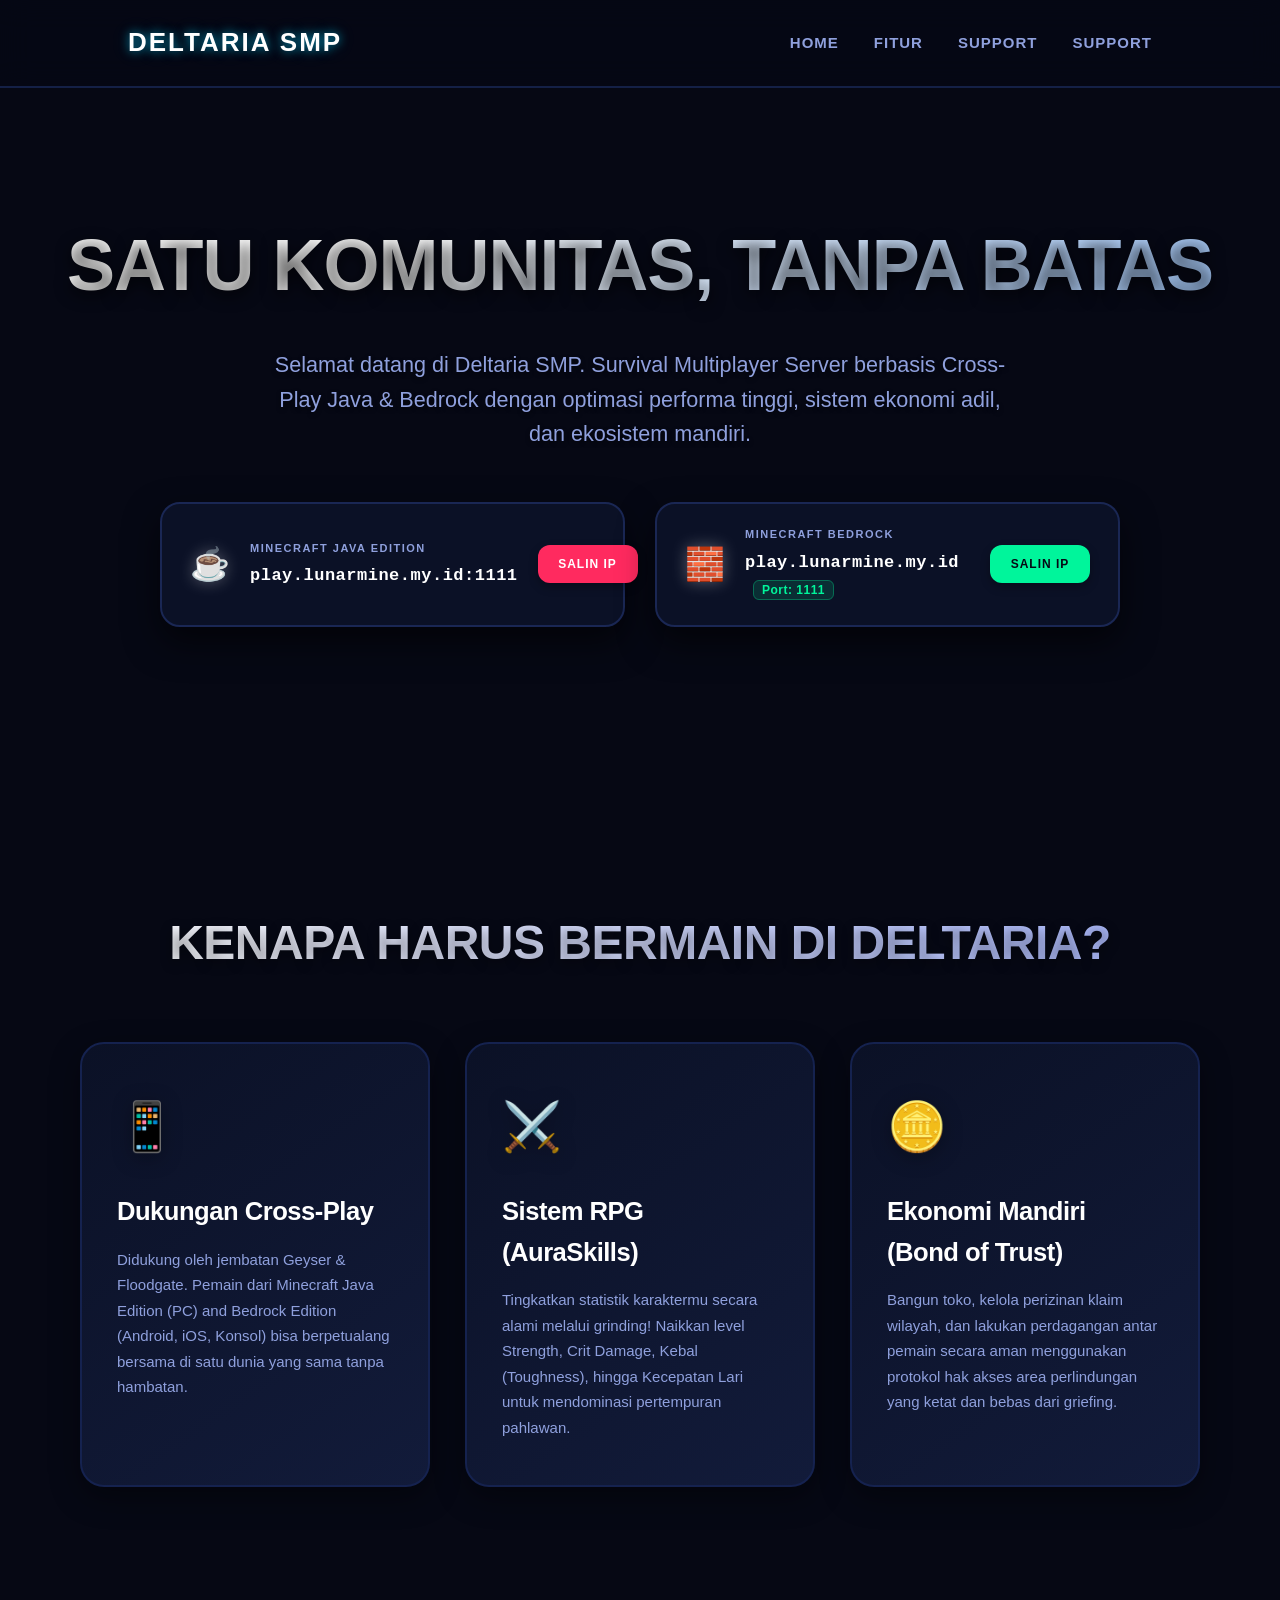
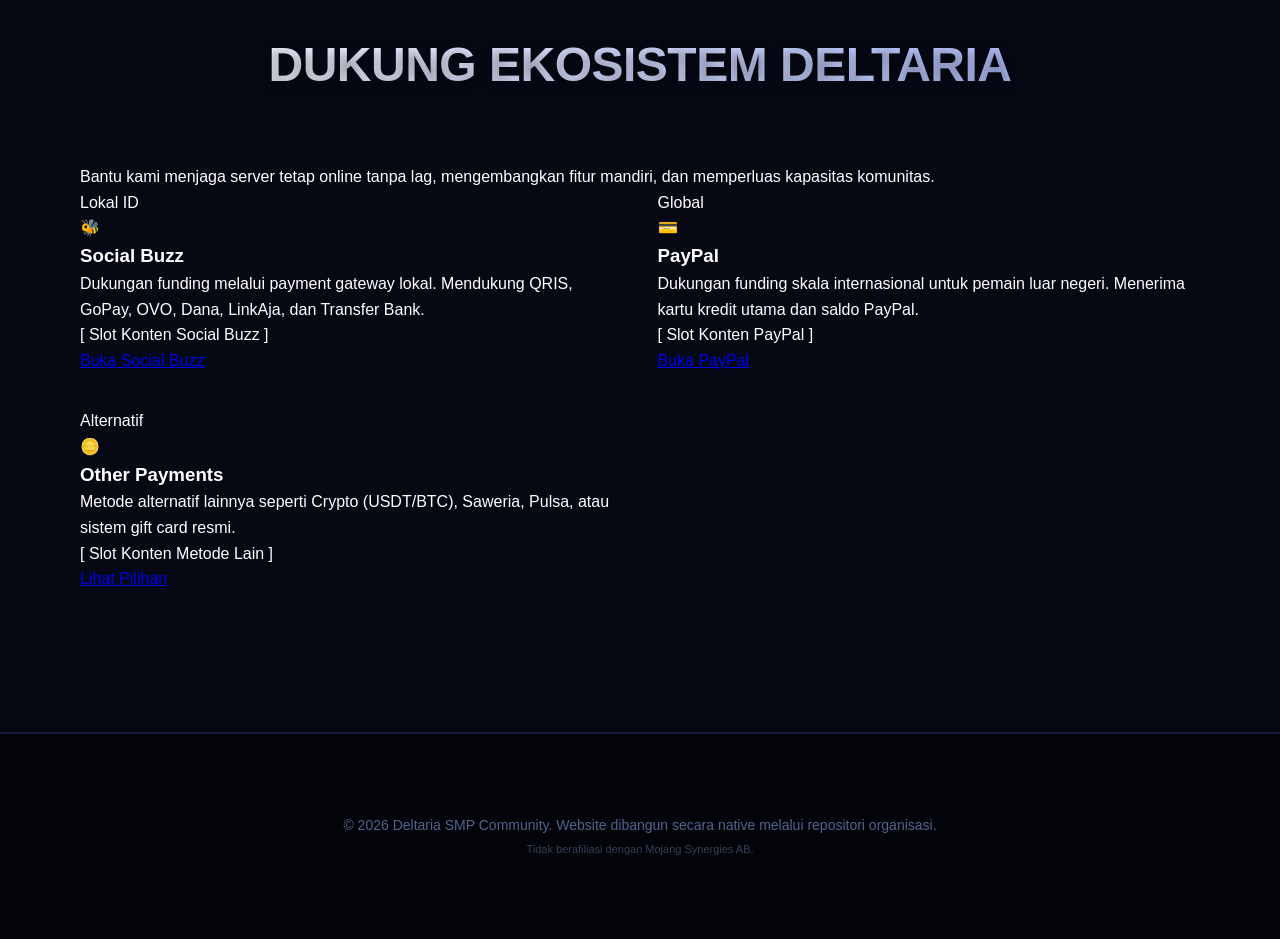
==== index.html @ cc4cd75f "Rev 002" ====
<!DOCTYPE html>
<html lang="id">
<head>
    <meta charset="UTF-8">
    <meta name="viewport" content="width=device-width, initial-scale=1.0">
    <title>Deltaria SMP - Official Minecraft Server</title>
    <link rel="stylesheet" href="style.css">
</head>
<body>

    <nav>
        <div class="nav-logo">DELTARIA SMP</div>
        <ul class="nav-links">
            <li><a href="#home">Home</a></li>
            <li><a href="#fitur">Fitur</a></li>
            <li><a href="#support">Support</a></li> <li><a href="support.html">Support</a></li>        
        </ul>
    </nav>

    <section class="hero" id="home">
        <h1>Satu Komunitas, Tanpa Batas</h1>
        <p>Selamat datang di Deltaria SMP. Survival Multiplayer Server berbasis Cross-Play Java & Bedrock dengan optimasi performa tinggi, sistem ekonomi adil, dan ekosistem mandiri.</p>
        
        <div class="ip-flex-row">
            
            <div class="ip-widget java-theme" onclick="copyJavaIp()" title="Klik untuk menyalin IP Java">
                <div class="server-icon">☕</div>
                <div class="ip-box">
                    <div class="ip-label">Minecraft Java Edition</div>
                    <div class="ip-address" id="javaIp">play.lunarmine.my.id:1111</div>
                </div>
                <button class="btn-copy" id="javaBtn">SALIN IP</button>
            </div>

            <div class="ip-widget bedrock-theme" onclick="copyBedrockIp()" title="Klik untuk menyalin IP Bedrock">
                <div class="server-icon">🧱</div>
                <div class="ip-box">
                    <div class="ip-label">Minecraft Bedrock</div>
                    <div class="ip-address">
                        <span id="bedrockIp">play.lunarmine.my.id</span> 
                        <span class="port-label">Port: <strong id="bedrockPort">1111</strong></span>
                    </div>
                </div>
                <button class="btn-copy" id="bedrockBtn">SALIN IP</button>
            </div>

        </div>
    </section>

    <section class="container" id="fitur">
        <h2 class="section-title">Kenapa Harus Bermain di Deltaria?</h2>
        <div class="grid">
            
            <div class="card">
                <span class="icon">📱</span>
                <h3>Dukungan Cross-Play</h3>
                <p>Didukung oleh jembatan Geyser & Floodgate. Pemain dari Minecraft Java Edition (PC) and Bedrock Edition (Android, iOS, Konsol) bisa berpetualang bersama di satu dunia yang sama tanpa hambatan.</p>
            </div>

            <div class="card">
                <span class="icon">⚔️</span>
                <h3>Sistem RPG (AuraSkills)</h3>
                <p>Tingkatkan statistik karaktermu secara alami melalui grinding! Naikkan level Strength, Crit Damage, Kebal (Toughness), hingga Kecepatan Lari untuk mendominasi pertempuran pahlawan.</p>
            </div>

            <div class="card">
                <span class="icon">🪙</span>
                <h3>Ekonomi Mandiri (Bond of Trust)</h3>
                <p>Bangun toko, kelola perizinan klaim wilayah, dan lakukan perdagangan antar pemain secara aman menggunakan protokol hak akses area perlindungan yang ketat dan bebas dari griefing.</p>
            </div>

        </div>
    </section>
    <section class="container" id="support">
        <h2 class="section-title">Dukung Ekosistem Deltaria</h2>
        <p class="section-subtitle">Bantu kami menjaga server tetap online tanpa lag, mengembangkan fitur mandiri, dan memperluas kapasitas komunitas.</p>
        
        <div class="support-grid">
            
            <div class="support-card socialbuzz-card">
                <div class="support-badge">Lokal ID</div>
                <div class="support-icon">🐝</div>
                <h3>Social Buzz</h3>
                <p class="support-desc">Dukungan funding melalui payment gateway lokal. Mendukung QRIS, GoPay, OVO, Dana, LinkAja, dan Transfer Bank.</p>
                <div class="placeholder-box">
                    <span>[ Slot Konten Social Buzz ]</span>
                </div>
                <a href="#" class="btn-support">Buka Social Buzz</a>
            </div>

            <div class="support-card paypal-card">
                <div class="support-badge">Global</div>
                <div class="support-icon">💳</div>
                <h3>PayPal</h3>
                <p class="support-desc">Dukungan funding skala internasional untuk pemain luar negeri. Menerima kartu kredit utama dan saldo PayPal.</p>
                <div class="placeholder-box">
                    <span>[ Slot Konten PayPal ]</span>
                </div>
                <a href="#" class="btn-support">Buka PayPal</a>
            </div>

            <div class="support-card other-card">
                <div class="support-badge">Alternatif</div>
                <div class="support-icon">🪙</div>
                <h3>Other Payments</h3>
                <p class="support-desc">Metode alternatif lainnya seperti Crypto (USDT/BTC), Saweria, Pulsa, atau sistem gift card resmi.</p>
                <div class="placeholder-box">
                    <span>[ Slot Konten Metode Lain ]</span>
                </div>
                <a href="#" class="btn-support">Lihat Pilihan</a>
            </div>

        </div>
    </section>

    <footer>
        <p>&copy; 2026 Deltaria SMP Community. Website dibangun secara native melalui repositori organisasi.</p>
        <p style="margin-top: 5px; font-size: 11px; color: #334155;">Tidak berafiliasi dengan Mojang Synergies AB.</p>
    </footer>

    <script>
        function copyJavaIp() {
            const ipText = document.getElementById('javaIp').innerText;
            const btn = document.getElementById('javaBtn');
            executeCopy(ipText, btn);
        }

        function copyBedrockIp() {
            const ipText = document.getElementById('bedrockIp').innerText;
            const btn = document.getElementById('bedrockBtn');
            executeCopy(ipText, btn);
        }

        function executeCopy(text, buttonElement) {
            navigator.clipboard.writeText(text).then(() => {
                buttonElement.innerText = "TERSALIN!";
                buttonElement.style.backgroundColor = "#10b981";
                buttonElement.style.color = "#fff";
                
                setTimeout(() => {
                    buttonElement.innerText = "SALIN IP";
                    buttonElement.style.backgroundColor = "#38bdf8";
                    buttonElement.style.color = "#0a0c14";
                }, 2000);
            }).catch(err => {
                console.error('Gagal menyalin text: ', err);
            });
        }
    </script>
</body>
</html>
---- style.css ----
/* ==========================================================================
   1. RESET & CORE VARIABLES (TEMA EPIC CYBER-FANTASY MINECRAFT)
   ========================================================================== */
* {
    box-sizing: border-box;
    margin: 0;
    padding: 0;
}
:root {
    --bg-dark: #060814;
    --bg-surface: #0b1126;
    --bg-card: #121b3a;
    --bg-card-hover: #19254e;
    
    /* Aksentuasi Warna Neon */
    --accent-blue: #00d2ff;
    --accent-java: #ff2a5f;
    --accent-bedrock: #00f59b;
    
    /* Warna Teks */
    --text-main: #ffffff;
    --text-muted: #8fa0dd;
    --border-glow: rgba(0, 210, 255, 0.2);
}

body {
    font-family: 'Segoe UI', Roboto, Helvetica, Arial, sans-serif;
    background-color: var(--bg-dark);
    color: var(--text-main);
    line-height: 1.6;
    overflow-x: hidden;
}

/* ==========================================================================
   2. NAVIGATION BAR
   ========================================================================== */
nav {
    background-color: rgba(6, 8, 20, 0.85);
    backdrop-filter: blur(15px);
    -webkit-backdrop-filter: blur(15px);
    position: fixed;
    top: 0;
    width: 100%;
    z-index: 1000;
    border-bottom: 2px solid #142046;
    display: flex;
    justify-content: space-between;
    align-items: center;
    padding: 22px 10%;
}
.nav-logo {
    font-size: 26px;
    font-weight: 900;
    color: #ffffff;
    letter-spacing: 2px;
    text-shadow: 0 0 10px rgba(0, 210, 255, 0.6), 0 0 20px rgba(0, 210, 255, 0.2);
}
.nav-links {
    display: flex;
    gap: 35px;
    list-style: none;
}
.nav-links a {
    color: var(--text-muted);
    text-decoration: none;
    font-weight: 700;
    font-size: 15px;
    text-transform: uppercase;
    letter-spacing: 1px;
    transition: color 0.2s, text-shadow 0.2s;
}
.nav-links a:hover {
    color: var(--accent-blue);
    text-shadow: 0 0 8px rgba(0, 210, 255, 0.8);
}

/* ==========================================================================
   3. HERO SECTION & BACKGROUND RADIANCE
   ========================================================================== */
.hero {
    min-height: 85vh;
    display: flex;
    flex-direction: column;
    justify-content: center;
    align-items: center;
    text-align: center;
    padding: 150px 20px 80px 20px;
    position: relative;
    background: 
        radial-gradient(circle at 50% 20%, rgba(0, 210, 255, 0.15) 0%, transparent 50%),
        radial-gradient(circle at 20% 50%, rgba(ff, 2a, 5f, 0.05) 0%, transparent 40%),
        radial-gradient(circle at 80% 50%, rgba(0, 255, 9b, 0.05) 0%, transparent 40%);
}
.hero h1 {
    font-size: 4.5rem;
    font-weight: 900;
    letter-spacing: -1px;
    margin-bottom: 25px;
    text-transform: uppercase;
    background: linear-gradient(135deg, #ffffff 30%, #a5ccff);
    -webkit-background-clip: text;
    -webkit-text-fill-color: transparent;
    text-shadow: 0 5px 15px rgba(0, 0, 0, 0.7);
}
.hero p {
    font-size: 1.35rem;
    color: var(--text-muted);
    max-width: 750px;
    margin-bottom: 50px;
    text-shadow: 0 2px 4px rgba(0,0,0,0.5);
}

/* ==========================================================================
   4. INTERACTIVE WIDGETS (TOMBOL IP HORIZONTAL PREMIUM)
   ========================================================================== */
.ip-flex-row {
    display: flex;
    flex-direction: row;
    justify-content: center;
    flex-wrap: wrap;
    gap: 30px;
    width: 100%;
    max-width: 1000px;
    padding: 0 20px;
}

.ip-widget {
    background-color: var(--bg-surface);
    border: 2px solid #1a2754;
    padding: 22px 28px;
    border-radius: 20px;
    display: flex;
    align-items: center;
    gap: 20px;
    cursor: pointer;
    position: relative;
    box-shadow: 0 15px 35px rgba(0, 0, 0, 0.6);
    transition: transform 0.3s cubic-bezier(0.175, 0.885, 0.32, 1.275), border-color 0.3s, box-shadow 0.3s;
    flex: 1;
    min-width: 360px;
}

/* Efek Animasi Denyut Bayangan Saat Kursor Mendekat */
.ip-widget:hover {
    transform: translateY(-8px);
    background-color: var(--bg-card);
}
.java-theme:hover { 
    border-color: var(--accent-java); 
    box-shadow: 0 20px 40px rgba(255, 42, 95, 0.25); 
}
.bedrock-theme:hover { 
    border-color: var(--accent-bedrock); 
    box-shadow: 0 20px 40px rgba(0, 255, 155, 0.25); 
}

.server-icon {
    font-size: 32px;
    filter: drop-shadow(0 0 8px rgba(255,255,255,0.3));
}

.ip-box {
    text-align: left;
    flex-grow: 1;
}

.ip-label {
    font-size: 11px;
    text-transform: uppercase;
    color: var(--text-muted);
    letter-spacing: 1.5px;
    font-weight: 800;
}

.ip-address {
    font-family: 'Consolas', monospace;
    font-size: 17px;
    font-weight: 700;
    color: #ffffff;
    margin-top: 5px;
    letter-spacing: 0.5px;
}

.port-label {
    font-family: 'Segoe UI', sans-serif;
    font-size: 12px;
    color: var(--accent-bedrock);
    background: rgba(0, 255, 155, 0.12);
    border: 1px solid rgba(0, 255, 155, 0.3);
    padding: 2px 8px;
    border-radius: 6px;
    margin-left: 8px;
    font-weight: 700;
}

.btn-copy {
    background-color: #ffffff;
    color: var(--bg-dark);
    border: none;
    padding: 12px 20px;
    border-radius: 12px;
    font-weight: 800;
    font-size: 12px;
    letter-spacing: 1px;
    cursor: pointer;
    box-shadow: 0 4px 10px rgba(0,0,0,0.3);
    transition: background-color 0.2s, transform 0.1s, color 0.2s;
    min-width: 100px;
}
.java-theme .btn-copy { background-color: var(--accent-java); color: #fff; }
.bedrock-theme .btn-copy { background-color: var(--accent-bedrock); color: #060814; }

.btn-copy:hover {
    filter: brightness(1.2);
}

/* ==========================================================================
   5. FEATURE GRID SECTION (SEMBURNA DI TENGAH)
   ========================================================================== */
.container {
    max-width: 1200px;
    margin: 140px auto; /* Memberikan rongga vertikal yang luas dan seimbang */
    padding: 0 40px;
}

.section-title {
    text-align: center;
    font-size: 3rem;
    margin-bottom: 60px;
    font-weight: 900;
    letter-spacing: -0.5px;
    text-transform: uppercase;
    background: linear-gradient(to right, #ffffff, #a5b4fc);
    -webkit-background-clip: text;
    -webkit-text-fill-color: transparent;
    text-shadow: 0 4px 12px rgba(0,0,0,0.4);
}

.grid {
    display: grid;
    grid-template-columns: repeat(auto-fit, minmax(320px, 1fr));
    gap: 35px;
    justify-content: center;
}

.card {
    background: linear-gradient(145deg, var(--bg-surface) 0%, var(--bg-card) 100%);
    border: 2px solid #15224f;
    border-radius: 24px;
    padding: 45px 35px;
    position: relative;
    overflow: hidden;
    box-shadow: 0 10px 30px rgba(0, 0, 0, 0.4);
    transition: transform 0.3s, border-color 0.3s, box-shadow 0.3s;
}

/* Efek Ornamen Border Menyala Saat Kartu Disorot */
.card:hover {
    transform: translateY(-10px) scale(1.02);
    border-color: var(--accent-blue);
    box-shadow: 0 20px 45px rgba(0, 210, 255, 0.15);
}

/* Efek Dekorasi Cahaya Belakang Kartu */
.card::before {
    content: '';
    position: absolute;
    top: 0; left: 0; width: 100%; height: 100%;
    background: linear-gradient(180deg, rgba(0, 210, 255, 0.05) 0%, transparent 100%);
    opacity: 0;
    transition: opacity 0.3s;
}
.card:hover::before {
    opacity: 1;
}

.card .icon {
    font-size: 3rem;
    margin-bottom: 25px;
    display: inline-block;
    filter: drop-shadow(0 4px 10px rgba(0,0,0,0.3));
}

.card h3 {
    font-size: 1.6rem;
    margin-bottom: 15px;
    color: #ffffff;
    font-weight: 800;
    letter-spacing: -0.5px;
}

.card p {
    color: var(--text-muted);
    font-size: 15px;
    line-height: 1.7;
}

/* ==========================================================================
   6. FOOTER
   ========================================================================== */
footer {
    text-align: center;
    padding: 80px 20px;
    background-color: #03040a;
    border-top: 2px solid #111b3d;
    color: #52648c;
    font-size: 14px;
}
footer p {
    max-width: 600px;
    margin: 0 auto;
}

/* ==========================================================================
   6. SEKSI ARSITUR HALAMAN KHUSUS SUPPORT (support.html)
   ========================================================================== */
.support-page-bg {
    background: radial-gradient(circle at 50% 10%, rgba(56, 189, 248, 0.08) 0%, #060814 60%) !important;
}

.active-link {
    color: var(--accent-blue) !important;
    border-bottom: 2px solid var(--accent-blue);
    padding-bottom: 4px;
}

.support-wrapper {
    max-width: 1300px;
    margin: 0 auto;
    padding: 140px 40px 80px 40px;
}

.support-header {
    text-align: center;
    margin-bottom: 60px;
}

.support-header h1 {
    font-size: 3.8rem;
    font-weight: 900;
    text-transform: uppercase;
    background: linear-gradient(135deg, #ffffff 40%, var(--accent-blue));
    -webkit-background-clip: text;
    -webkit-text-fill-color: transparent;
    margin-bottom: 15px;
}

.support-header p {
    color: var(--text-muted);
    font-size: 1.15rem;
    max-width: 700px;
    margin: 0 auto;
}

/* Base Grid System Kotak Segment */
.support-grid {
    display: grid;
    grid-template-columns: repeat(auto-fit, minmax(360px, 1fr));
    gap: 35px;
    width: 100%;
}

.support-segment {
    background: #0b1126;
    border: 2px solid #142046;
    border-radius: 24px;
    padding: 40px 30px;
    position: relative;
    display: flex;
    flex-direction: column;
    transition: transform 0.3s cubic-bezier(0.175, 0.885, 0.32, 1.275), border-color 0.3s, box-shadow 0.3s;
    box-shadow: 0 20px 40px rgba(0,0,0,0.5);
}

.support-segment:hover {
    transform: translateY(-8px);
}

/* Modifikasi Warna Pendar Sesuai Segment */
.socialbuzz-theme:hover { border-color: #f59e0b; box-shadow: 0 25px 50px rgba(245, 158, 11, 0.15); }
.paypal-theme:hover { border-color: #3b82f6; box-shadow: 0 25px 50px rgba(59, 130, 246, 0.15); }
.other-theme:hover { border-color: var(--accent-bedrock); box-shadow: 0 25px 50px rgba(0, 255, 155, 0.15); }

.segment-badge {
    position: absolute;
    top: 20px;
    right: 20px;
    font-size: 11px;
    font-weight: 800;
    text-transform: uppercase;
    padding: 4px 12px;
    border-radius: 20px;
    background: rgba(255,255,255,0.05);
    border: 1px solid rgba(255,255,255,0.1);
    color: var(--text-muted);
}
.socialbuzz-theme .segment-badge { color: #f59e0b; border-color: rgba(245, 158, 11, 0.3); background: rgba(245, 158, 11, 0.08); }
.paypal-theme .segment-badge { color: #3b82f6; border-color: rgba(59, 130, 246, 0.3); background: rgba(59, 130, 246, 0.08); }
.other-theme .segment-badge { color: var(--accent-bedrock); border-color: rgba(0, 255, 155, 0.3); background: rgba(0, 255, 155, 0.08); }

.segment-icon {
    font-size: 3rem;
    margin-bottom: 15px;
}

.support-segment h2 {
    font-size: 1.8rem;
    color: #fff;
    font-weight: 800;
    margin-bottom: 10px;
}

.segment-text {
    color: var(--text-muted);
    font-size: 14.5px;
    margin-bottom: 25px;
    line-height: 1.6;
    min-height: 48px;
}

/* --- ORNAMEN UTAMA: DESIGN JENDELA KOTAK (WINDOW STYLE) --- */
.segment-window {
    width: 100%;
    background: #05070f;
    border: 1px solid #162244;
    border-radius: 14px;
    overflow: hidden;
    margin-bottom: 30px;
    flex-grow: 1;
    display: flex;
    flex-direction: column;
    box-shadow: inset 0 4px 20px rgba(0,0,0,0.4);
}

.window-header {
    background: #0d1222;
    padding: 10px 16px;
    border-bottom: 1px solid #162244;
    display: flex;
    align-items: center;
    gap: 6px;
}

.window-header .dot {
    width: 8px;
    height: 8px;
    border-radius: 50%;
    display: inline-block;
}
.dot.red { background: #ff5f56; }
.dot.yellow { background: #ffbd2e; }
.dot.green { background: #27c93f; }

.window-title {
    font-family: 'Consolas', monospace;
    font-size: 11px;
    color: #4e6199;
    margin-left: 8px;
}

.window-content {
    padding: 25px 20px;
    text-align: left;
    font-family: 'Consolas', 'Courier New', monospace;
    flex-grow: 1;
}

.placeholder-text {
    color: #38bdf8;
    font-size: 13px;
    font-weight: bold;
    margin-bottom: 8px;
}
.socialbuzz-theme .placeholder-text { color: #f59e0b; }
.paypal-theme .placeholder-text { color: #3b82f6; }
.other-theme .placeholder-text { color: var(--accent-bedrock); }

.sub-placeholder {
    color: #4e6199;
    font-size: 12px;
    line-height: 1.5;
}

/* Tombol Eksekusi */
.btn-action {
    width: 100%;
    text-align: center;
    text-decoration: none;
    padding: 14px;
    border-radius: 12px;
    font-weight: 800;
    font-size: 13px;
    text-transform: uppercase;
    letter-spacing: 0.5px;
    transition: filter 0.2s, transform 0.1s;
}

.socialbuzz-theme .btn-action { background: #f59e0b; color: #060814; }
.paypal-theme .btn-action { background: #3b82f6; color: #fff; }
.other-theme .btn-action { background: var(--accent-bedrock); color: #060814; }

.btn-action:hover { filter: brightness(1.15); }
.btn-action:active { transform: scale(0.98); }

/* RESPONSIVE SEGMENT UNTUK HP */
@media (max-width: 768px) {
    .support-wrapper { padding: 100px 20px 40px 20px; }
    .support-header h1 { font-size: 2.6rem; }
    .support-grid { grid-template-columns: 1fr; }
    .support-segment { padding: 30px 20px; }
}

/* ==========================================================================
   7. MEDIA QUERIES (FULL RESPONSIFITAS GADGET)
   ========================================================================== */
@media (max-width: 1024px) {
    .hero h1 { font-size: 3.5rem; }
    .ip-flex-row {
        flex-direction: column;
        align-items: center;
    }
    .ip-widget {
        width: 100%;
        max-width: 550px;
        min-width: auto;
    }
}

@media (max-width: 768px) {
    nav { padding: 15px 6%; }
    .nav-links { display: none; }
    .container { margin: 80px auto; padding: 0 25px; }
    .section-title { font-size: 2.2rem; margin-bottom: 40px; }
    .card { padding: 35px 25px; }
}

@media (max-width: 480px) {
    .hero h1 { font-size: 2.6rem; }
    .hero p { font-size: 1.1rem; }
    .ip-widget { padding: 18px; gap: 15px; }
    .server-icon { font-size: 26px; }
    .ip-address { font-size: 14px; }
    .port-label {
        display: inline-block;
        margin-left: 0;
        margin-top: 6px;
    }
}
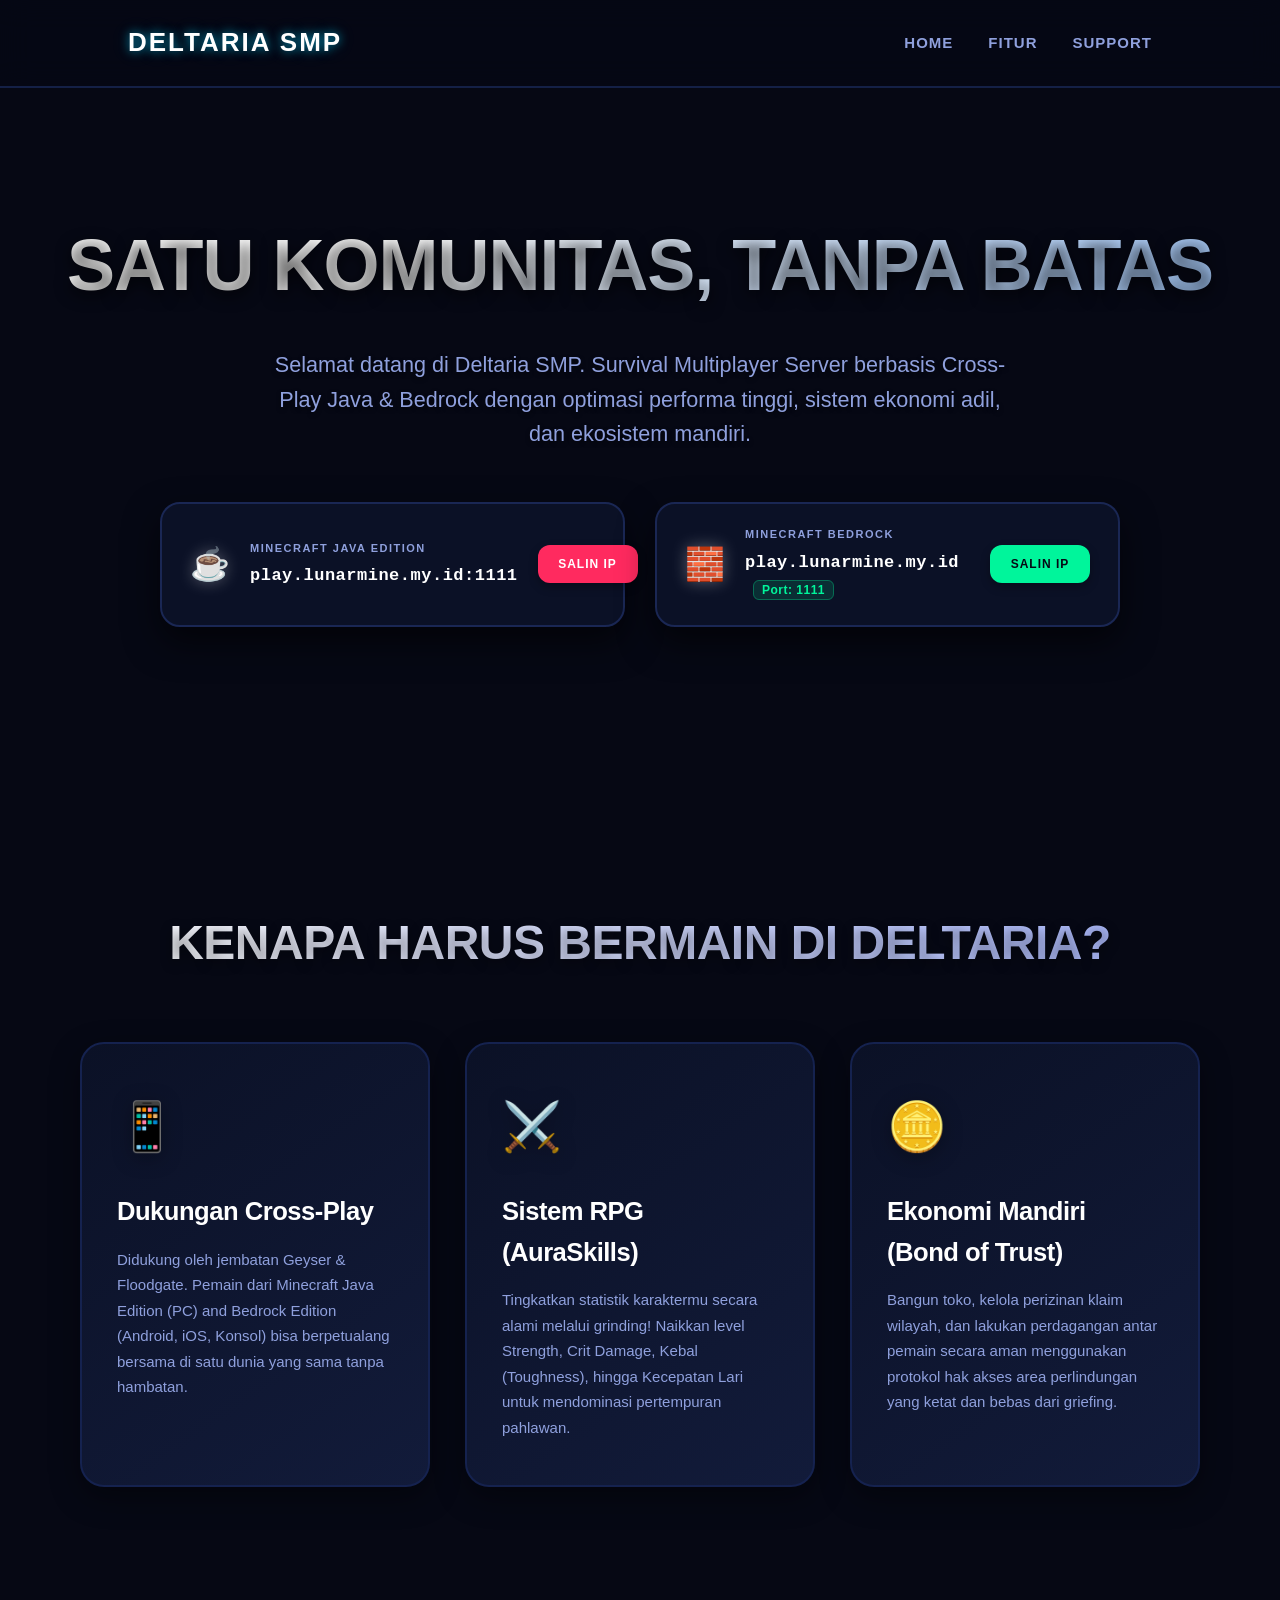
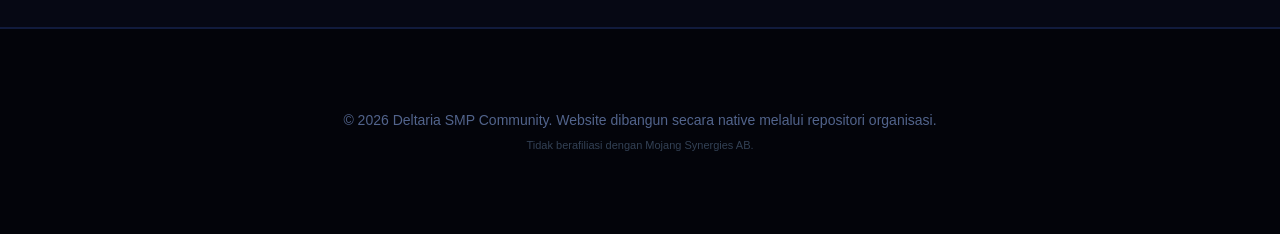
==== commit 10c1c4ee: "Update index.html" ====
--- a/index.html
+++ b/index.html
@@ -13,7 +13,7 @@
         <ul class="nav-links">
             <li><a href="#home">Home</a></li>
             <li><a href="#fitur">Fitur</a></li>
-            <li><a href="#support">Support</a></li> <li><a href="support.html">Support</a></li>        
+            <li><a href="support.html">Support</a></li>     
         </ul>
     </nav>
 
@@ -71,47 +71,6 @@
 
         </div>
     </section>
-    <section class="container" id="support">
-        <h2 class="section-title">Dukung Ekosistem Deltaria</h2>
-        <p class="section-subtitle">Bantu kami menjaga server tetap online tanpa lag, mengembangkan fitur mandiri, dan memperluas kapasitas komunitas.</p>
-        
-        <div class="support-grid">
-            
-            <div class="support-card socialbuzz-card">
-                <div class="support-badge">Lokal ID</div>
-                <div class="support-icon">🐝</div>
-                <h3>Social Buzz</h3>
-                <p class="support-desc">Dukungan funding melalui payment gateway lokal. Mendukung QRIS, GoPay, OVO, Dana, LinkAja, dan Transfer Bank.</p>
-                <div class="placeholder-box">
-                    <span>[ Slot Konten Social Buzz ]</span>
-                </div>
-                <a href="#" class="btn-support">Buka Social Buzz</a>
-            </div>
-
-            <div class="support-card paypal-card">
-                <div class="support-badge">Global</div>
-                <div class="support-icon">💳</div>
-                <h3>PayPal</h3>
-                <p class="support-desc">Dukungan funding skala internasional untuk pemain luar negeri. Menerima kartu kredit utama dan saldo PayPal.</p>
-                <div class="placeholder-box">
-                    <span>[ Slot Konten PayPal ]</span>
-                </div>
-                <a href="#" class="btn-support">Buka PayPal</a>
-            </div>
-
-            <div class="support-card other-card">
-                <div class="support-badge">Alternatif</div>
-                <div class="support-icon">🪙</div>
-                <h3>Other Payments</h3>
-                <p class="support-desc">Metode alternatif lainnya seperti Crypto (USDT/BTC), Saweria, Pulsa, atau sistem gift card resmi.</p>
-                <div class="placeholder-box">
-                    <span>[ Slot Konten Metode Lain ]</span>
-                </div>
-                <a href="#" class="btn-support">Lihat Pilihan</a>
-            </div>
-
-        </div>
-    </section>
 
     <footer>
         <p>&copy; 2026 Deltaria SMP Community. Website dibangun secara native melalui repositori organisasi.</p>
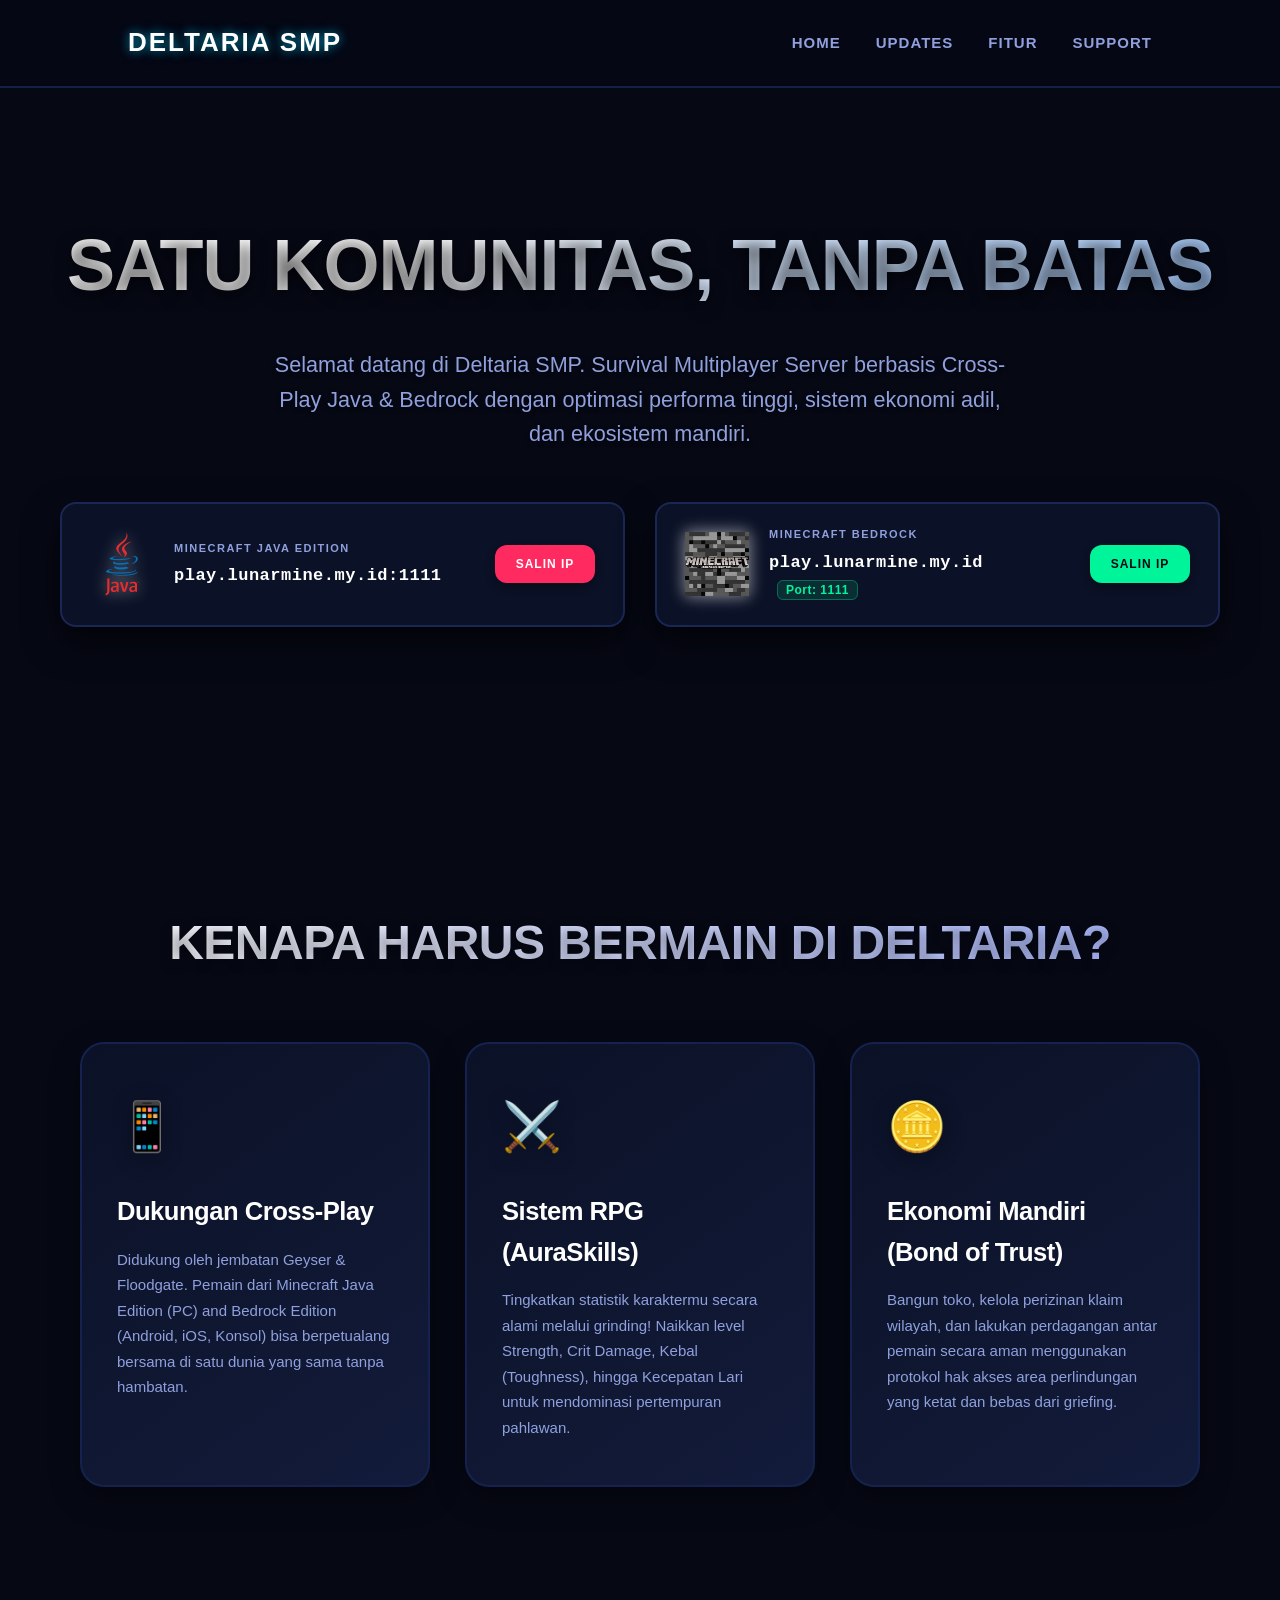
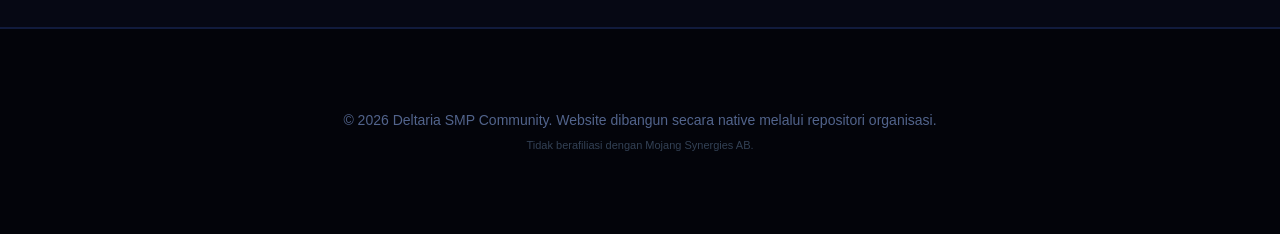
==== commit 2a5a49e5: "Rev 003" ====
--- a/index.html
+++ b/index.html
@@ -12,6 +12,7 @@
         <div class="nav-logo">DELTARIA SMP</div>
         <ul class="nav-links">
             <li><a href="#home">Home</a></li>
+            <li><a href="updates.html">Updates</a></li>
             <li><a href="#fitur">Fitur</a></li>
             <li><a href="support.html">Support</a></li>     
         </ul>
@@ -24,7 +25,7 @@
         <div class="ip-flex-row">
             
             <div class="ip-widget java-theme" onclick="copyJavaIp()" title="Klik untuk menyalin IP Java">
-                <div class="server-icon">☕</div>
+                <div class="server-icon"><img src="java.webp" alt="Java Icon" class="custom-icon-img"></div>
                 <div class="ip-box">
                     <div class="ip-label">Minecraft Java Edition</div>
                     <div class="ip-address" id="javaIp">play.lunarmine.my.id:1111</div>
@@ -33,11 +34,11 @@
             </div>
 
             <div class="ip-widget bedrock-theme" onclick="copyBedrockIp()" title="Klik untuk menyalin IP Bedrock">
-                <div class="server-icon">🧱</div>
+                <div class="server-icon"><img src="bedrock.jpeg" alt="Java Icon" class="custom-icon-img"></div>
                 <div class="ip-box">
                     <div class="ip-label">Minecraft Bedrock</div>
                     <div class="ip-address">
-                        <span id="bedrockIp">play.lunarmine.my.id</span> 
+                        <div id="bedrockIp">play.lunarmine.my.id</div> 
                         <span class="port-label">Port: <strong id="bedrockPort">1111</strong></span>
                     </div>
                 </div>
--- a/style.css
+++ b/style.css
@@ -1,6 +1,10 @@
 /* ==========================================================================
    1. RESET & CORE VARIABLES (TEMA EPIC CYBER-FANTASY MINECRAFT)
    ========================================================================== */
+html {
+    scroll-behavior: smooth;
+}
+
 * {
     box-sizing: border-box;
     margin: 0;
@@ -117,27 +121,30 @@
     display: flex;
     flex-direction: row;
     justify-content: center;
-    flex-wrap: wrap;
-    gap: 30px;
+    flex-wrap: nowrap;     /* <--- KUNCI 1: Dilarang keras turun ke bawah, wajib sejajar! */
+    gap: 30px; 
     width: 100%;
-    max-width: 1000px;
+    max-width: 1200px;     /* <--- KUNCI 2: Diperlebar dari 1000px ke 1200px biar ruangnya lega */
     padding: 0 20px;
 }
 
 .ip-widget {
     background-color: var(--bg-surface);
     border: 2px solid #1a2754;
-    padding: 22px 28px;
-    border-radius: 20px;
+    padding: 22px 28px; 
+    border-radius: 16px;
     display: flex;
     align-items: center;
-    gap: 20px;
+    gap: 20px;          
     cursor: pointer;
     position: relative;
     box-shadow: 0 15px 35px rgba(0, 0, 0, 0.6);
     transition: transform 0.3s cubic-bezier(0.175, 0.885, 0.32, 1.275), border-color 0.3s, box-shadow 0.3s;
-    flex: 1;
-    min-width: 360px;
+    
+    /* KUNCI 3: Aturan pembesaran kotak baru */
+    flex: 1;               /* Membagi rata ruang kosong agar kedua kotak sama-sama melar */
+    width: 500px;          /* <--- Atur panjang target yang kamu mau di sini (misal 500px atau lebih) */
+    min-width: 350px;      /* Batas ciut paling kecil di layar laptop ringkas */
 }
 
 /* Efek Animasi Denyut Bayangan Saat Kursor Mendekat */
@@ -147,7 +154,7 @@
 }
 .java-theme:hover { 
     border-color: var(--accent-java); 
-    box-shadow: 0 20px 40px rgba(255, 42, 95, 0.25); 
+    box-shadow: 0 20px 60px rgba(255, 42, 95, 0.25); 
 }
 .bedrock-theme:hover { 
     border-color: var(--accent-bedrock); 
@@ -315,7 +322,8 @@
    6. SEKSI ARSITUR HALAMAN KHUSUS SUPPORT (support.html)
    ========================================================================== */
 .support-page-bg {
-    background: radial-gradient(circle at 50% 10%, rgba(56, 189, 248, 0.08) 0%, #060814 60%) !important;
+    /* Menggunakan warna dasar hitam pekat dengan sedikit bias cyan tipis di bagian atas */
+    background: radial-gradient(circle at 50% 75%, rgba(0, 210, 255, 0.04) 0%, #030408 50%) !important;
 }
 
 .active-link {
@@ -339,7 +347,7 @@
     font-size: 3.8rem;
     font-weight: 900;
     text-transform: uppercase;
-    background: linear-gradient(135deg, #ffffff 40%, var(--accent-blue));
+    background: linear-gradient(135deg, var(--accent-java) 0%, var(--accent-blue) 50%, var(--accent-bedrock) 100%);
     -webkit-background-clip: text;
     -webkit-text-fill-color: transparent;
     margin-bottom: 15px;
@@ -546,3 +554,11 @@
         margin-top: 6px;
     }
 }
+
+.custom-icon-img {
+    width: 64px;          /* Menyesuaikan dengan ukuran font-size 32px sebelumnya */
+    height: 64px;         /* Memastikan rasio gambar kotak sempurna */
+    object-fit: contain;  /* Menjaga gambar tidak gepeng atau terdistorsi */
+    vertical-align: middle;
+    filter: drop-shadow(0 0 8px rgba(255, 255, 255, 0.3)); /* Mempertahankan efek glow */
+}
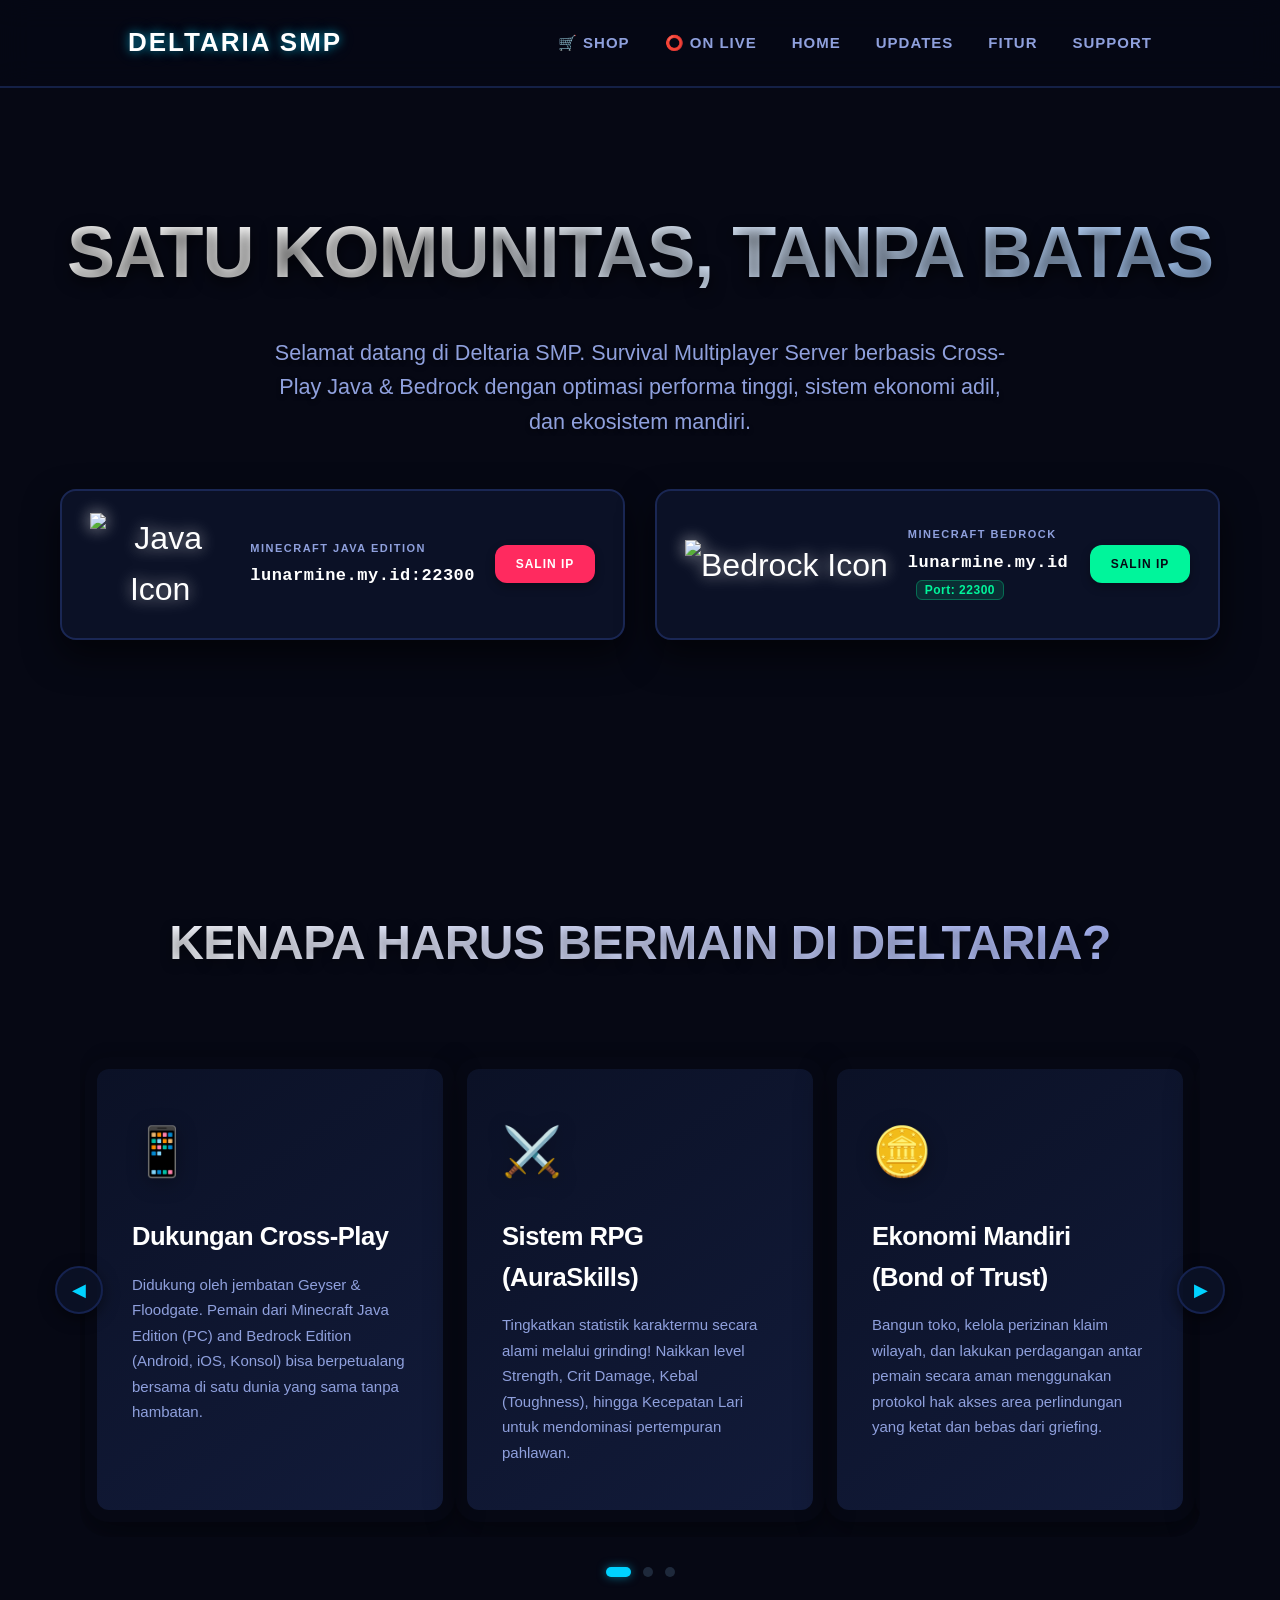
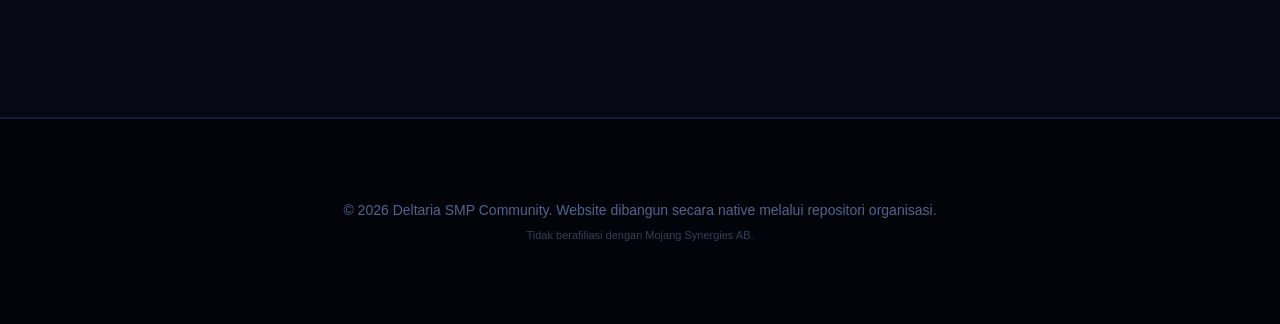
==== commit 3510208a: "adding Specialization" ====
--- a/index.html
+++ b/index.html
@@ -4,17 +4,21 @@
     <meta charset="UTF-8">
     <meta name="viewport" content="width=device-width, initial-scale=1.0">
     <title>Deltaria SMP - Official Minecraft Server</title>
-    <link rel="stylesheet" href="style.css">
+    <!-- Jalur CSS baru mengarah ke folder home-assets -->
+    <link rel="stylesheet" href="home-assets/style.css">
 </head>
 <body>
 
     <nav>
         <div class="nav-logo">DELTARIA SMP</div>
         <ul class="nav-links">
-            <li><a href="#home">Home</a></li>
-            <li><a href="updates.html">Updates</a></li>
-            <li><a href="#fitur">Fitur</a></li>
-            <li><a href="support.html">Support</a></li>     
+            <li><a href="shop/index.html">🛒 SHOP</a></li>
+            <li><a href="live/index.html">⭕ ON LIVE</a></li>
+            <li><a href="index.html#home">Home</a></li>
+            <!-- Diubah dari updates/ menjadi updates/index.html -->
+            <li><a href="updates/index.html">Updates</a></li>
+            <li><a href="index.html#fitur">Fitur</a></li>
+            <li><a href="support/index.html">Support</a></li>     
         </ul>
     </nav>
 
@@ -25,21 +29,22 @@
         <div class="ip-flex-row">
             
             <div class="ip-widget java-theme" onclick="copyJavaIp()" title="Klik untuk menyalin IP Java">
-                <div class="server-icon"><img src="java.webp" alt="Java Icon" class="custom-icon-img"></div>
+                <!-- Jalur gambar aset global tetap di /assets/ -->
+                <div class="server-icon"><img src="assets/java.webp" alt="Java Icon" class="custom-icon-img"></div>
                 <div class="ip-box">
                     <div class="ip-label">Minecraft Java Edition</div>
-                    <div class="ip-address" id="javaIp">play.lunarmine.my.id:1111</div>
+                    <div class="ip-address" id="javaIp">lunarmine.my.id:22300</div>
                 </div>
                 <button class="btn-copy" id="javaBtn">SALIN IP</button>
             </div>
 
             <div class="ip-widget bedrock-theme" onclick="copyBedrockIp()" title="Klik untuk menyalin IP Bedrock">
-                <div class="server-icon"><img src="bedrock.jpeg" alt="Java Icon" class="custom-icon-img"></div>
+                <div class="server-icon"><img src="assets/bedrock.jpeg" alt="Bedrock Icon" class="custom-icon-img"></div>
                 <div class="ip-box">
                     <div class="ip-label">Minecraft Bedrock</div>
                     <div class="ip-address">
-                        <div id="bedrockIp">play.lunarmine.my.id</div> 
-                        <span class="port-label">Port: <strong id="bedrockPort">1111</strong></span>
+                        <div id="bedrockIp">lunarmine.my.id</div> 
+                        <span class="port-label">Port: <strong id="bedrockPort">22300</strong></span>
                     </div>
                 </div>
                 <button class="btn-copy" id="bedrockBtn">SALIN IP</button>
@@ -50,26 +55,84 @@
 
     <section class="container" id="fitur">
         <h2 class="section-title">Kenapa Harus Bermain di Deltaria?</h2>
-        <div class="grid">
-            
-            <div class="card">
-                <span class="icon">📱</span>
-                <h3>Dukungan Cross-Play</h3>
-                <p>Didukung oleh jembatan Geyser & Floodgate. Pemain dari Minecraft Java Edition (PC) and Bedrock Edition (Android, iOS, Konsol) bisa berpetualang bersama di satu dunia yang sama tanpa hambatan.</p>
+        
+        <div class="slider-wrapper">
+            <!-- Tombol Navigasi Kiri -->
+            <button class="slide-btn prev-btn" id="prevSlide">◀</button>
+            
+            <!-- Viewport Slider Container -->
+            <div class="slider-container">
+                <div class="grid" id="sliderGrid">
+                    
+                    <!-- SLIDE 1 (BATCH 1 - 3 PANEL AWAL) -->
+                    <div class="card">
+                        <span class="icon">📱</span>
+                        <h3>Dukungan Cross-Play</h3>
+                        <p>Didukung oleh jembatan Geyser & Floodgate. Pemain dari Minecraft Java Edition (PC) and Bedrock Edition (Android, iOS, Konsol) bisa berpetualang bersama di satu dunia yang sama tanpa hambatan.</p>
+                    </div>
+
+                    <div class="card">
+                        <span class="icon">⚔️</span>
+                        <h3>Sistem RPG (AuraSkills)</h3>
+                        <p>Tingkatkan statistik karaktermu secara alami melalui grinding! Naikkan level Strength, Crit Damage, Kebal (Toughness), hingga Kecepatan Lari untuk mendominasi pertempuran pahlawan.</p>
+                    </div>
+
+                    <div class="card">
+                        <span class="icon">🪙</span>
+                        <h3>Ekonomi Mandiri (Bond of Trust)</h3>
+                        <p>Bangun toko, kelola perizinan klaim wilayah, dan lakukan perdagangan antar pemain secara aman menggunakan protokol hak akses area perlindungan yang ketat dan bebas dari griefing.</p>
+                    </div>
+
+                    <!-- SLIDE 2 (BATCH 2 - 3 PANEL TAMBAHAN KELOMPOK A) -->
+                    <div class="card">
+                        <span class="icon">👑</span>
+                        <h3>Rank Sistem Adil</h3>
+                        <p>Nikmati keseimbangan gameplay dengan informasi transparan mengenai ketersediaan Fitur Rank Gratis yang bisa dicapai via grinding serta tier Rank Donatur pendukung server.</p>
+                    </div>
+
+                    <div class="card">
+                        <span class="icon">⏳</span>
+                        <h3>Reset Season Berkala</h3>
+                        <p>Kompetisi dan petualangan yang selalu segar! Pembaruan ekonomi, tantangan berkala, serta pembersihan berkala melalui sistem Reset Season untuk menjaga hype kompetisi.</p>
+                    </div>
+
+                    <div class="card">
+                        <span class="icon">🛡️</span>
+                        <h3>Murni Non P2W</h3>
+                        <p>Semua item, perlengkapan kustom, dan resource krusial di dalam server dijamin Non-P2W! Seluruh tipe player memiliki kesempatan setara untuk mendapatkannya langsung.</p>
+                    </div>
+
+                    <!-- SLIDE 3 (BATCH 3 - 3 PANEL TAMBAHAN KELOMPOK B) -->
+                    <div class="card">
+                        <span class="icon">🌾</span>
+                        <h3>Easy Farm & Economy</h3>
+                        <p>Sistem ramah pemain! Sangä mudah untuk membangun ladang otomatis (farm) dan mekanisme mudah untuk mendapatkan uang demi kemakmuran klaim wilayahmu.</p>
+                    </div>
+
+                    <div class="card">
+                        <span class="icon">💬</span>
+                        <h3>Dukungan Komunitas 24/7</h3>
+                        <p>Butuh bantuan atau teman mengobrol? Dukungan penuh komunitas hadir non-stop 24/7 langsung melalui Group WhatsApp resmi Deltaria SMP.</p>
+                    </div>
+
+                    <div class="card">
+                        <span class="icon">🔒</span>
+                        <h3>Security Tingkat Menengah</h3>
+                        <p>Keamanan server terjaga ketat dengan aturan tegas terhadap segala jenis Cheat, Bug Exploiting, serta dilengkapi dengan sistem proteksi Anti Bot Server.</p>
+                    </div>
+
+                </div>
             </div>
-
-            <div class="card">
-                <span class="icon">⚔️</span>
-                <h3>Sistem RPG (AuraSkills)</h3>
-                <p>Tingkatkan statistik karaktermu secara alami melalui grinding! Naikkan level Strength, Crit Damage, Kebal (Toughness), hingga Kecepatan Lari untuk mendominasi pertempuran pahlawan.</p>
-            </div>
-
-            <div class="card">
-                <span class="icon">🪙</span>
-                <h3>Ekonomi Mandiri (Bond of Trust)</h3>
-                <p>Bangun toko, kelola perizinan klaim wilayah, dan lakukan perdagangan antar pemain secara aman menggunakan protokol hak akses area perlindungan yang ketat dan bebas dari griefing.</p>
-            </div>
-
+            
+            <!-- Tombol Navigasi Kanan -->
+            <button class="slide-btn next-btn" id="nextSlide">▶</button>
+        </div>
+
+        <!-- Dot Indikator Slide Bawah -->
+        <div class="slider-dots">
+            <span class="dot active" data-index="0"></span>
+            <span class="dot" data-index="1"></span>
+            <span class="dot" data-index="2"></span>
         </div>
     </section>
 
@@ -86,7 +149,7 @@
         }
 
         function copyBedrockIp() {
-            const ipText = document.getElementById('bedrockIp').innerText;
+            const ipText = document.getElementById('bedrockIp').childNodes[0].textContent.trim();
             const btn = document.getElementById('bedrockBtn');
             executeCopy(ipText, btn);
         }
@@ -106,6 +169,71 @@
                 console.error('Gagal menyalin text: ', err);
             });
         }
+
+        // --- FIX LOGIKA TRANSLATION SLIDER (3, 3, 3) ---
+        const grid = document.getElementById('sliderGrid');
+        const prevBtn = document.getElementById('prevSlide');
+        const nextBtn = document.getElementById('nextSlide');
+        const dots = document.querySelectorAll('.slider-dots .dot');
+        
+        let currentSlide = 0;
+        const totalSlides = 3; 
+        const slideIntervalTime = 5000; 
+        let slideInterval;
+
+        function updateSlider() {
+            // KUNCI PERBAIKAN: Karena lebar track grid adalah 300%, untuk bergeser 1 halaman penuh 
+            // kita harus membagi 100% dengan totalSlides (3), sehingga pergeserannya adalah 33.333% per langkah.
+            const offset = (currentSlide * 100) / totalSlides;
+            grid.style.transform = `translateX(-${offset}%)`;
+            
+            dots.forEach((dot, idx) => {
+                if(idx === currentSlide) {
+                    dot.classList.add('active');
+                } else {
+                    dot.classList.remove('active');
+                }
+            });
+        }
+
+        function nextSlideFunc() {
+            currentSlide = (currentSlide + 1) % totalSlides;
+            updateSlider();
+        }
+
+        function prevSlideFunc() {
+            currentSlide = (currentSlide - 1 + totalSlides) % totalSlides;
+            updateSlider();
+        }
+
+        function startAutoSlide() {
+            slideInterval = setInterval(nextSlideFunc, slideIntervalTime);
+        }
+
+        function resetInterval() {
+            clearInterval(slideInterval);
+            startAutoSlide();
+        }
+
+        nextBtn.addEventListener('click', () => {
+            nextSlideFunc();
+            resetInterval();
+        });
+
+        prevBtn.addEventListener('click', () => {
+            prevSlideFunc();
+            resetInterval();
+        });
+
+        dots.forEach(dot => {
+            dot.addEventListener('click', (e) => {
+                currentSlide = parseInt(e.target.getAttribute('data-index'));
+                updateSlider();
+                resetInterval();
+            });
+        });
+
+        startAutoSlide();
     </script>
 </body>
 </html>
--- a/home-assets/style.css
+++ b/home-assets/style.css
@@ -0,0 +1,662 @@
+/* ==========================================================================
+   1. RESET & CORE VARIABLES (TEMA EPIC CYBER-FANTASY MINECRAFT)
+   ========================================================================== */
+html {
+    scroll-behavior: smooth;
+}
+
+* {
+    box-sizing: border-box;
+    margin: 0;
+    padding: 0;
+}
+:root {
+    --bg-dark: #060814;
+    --bg-surface: #0b1126;
+    --bg-card: #121b3a;
+    --bg-card-hover: #19254e;
+    
+    /* Aksentuasi Warna Neon */
+    --accent-blue: #00d2ff;
+    --accent-java: #ff2a5f;
+    --accent-bedrock: #00f59b;
+    
+    /* Warna Teks */
+    --text-main: #ffffff;
+    --text-muted: #8fa0dd;
+    --border-glow: rgba(0, 210, 255, 0.2);
+}
+
+body {
+    font-family: 'Segoe UI', Roboto, Helvetica, Arial, sans-serif;
+    background-color: var(--bg-dark);
+    color: var(--text-main);
+    line-height: 1.6;
+    overflow-x: hidden;
+}
+
+/* ==========================================================================
+   2. NAVIGATION BAR
+   ========================================================================== */
+nav {
+    background-color: rgba(6, 8, 20, 0.85);
+    backdrop-filter: blur(15px);
+    -webkit-backdrop-filter: blur(15px);
+    position: fixed;
+    top: 0;
+    width: 100%;
+    z-index: 1000;
+    border-bottom: 2px solid #142046;
+    display: flex;
+    justify-content: space-between;
+    align-items: center;
+    padding: 22px 10%;
+}
+.nav-logo {
+    font-size: 26px;
+    font-weight: 900;
+    color: #ffffff;
+    letter-spacing: 2px;
+    text-shadow: 0 0 10px rgba(0, 210, 255, 0.6), 0 0 20px rgba(0, 210, 255, 0.2);
+}
+.nav-links {
+    display: flex;
+    gap: 35px;
+    list-style: none;
+}
+.nav-links a {
+    color: var(--text-muted);
+    text-decoration: none;
+    font-weight: 700;
+    font-size: 15px;
+    text-transform: uppercase;
+    letter-spacing: 1px;
+    transition: color 0.2s, text-shadow 0.2s;
+}
+.nav-links a:hover {
+    color: var(--accent-blue);
+    text-shadow: 0 0 8px rgba(0, 210, 255, 0.8);
+}
+
+/* ==========================================================================
+   3. HERO SECTION & BACKGROUND RADIANCE
+   ========================================================================== */
+.hero {
+    min-height: 85vh;
+    display: flex;
+    flex-direction: column;
+    justify-content: center;
+    align-items: center;
+    text-align: center;
+    padding: 150px 20px 80px 20px;
+    position: relative;
+    background: 
+        radial-gradient(circle at 50% 20%, rgba(0, 210, 255, 0.15) 0%, transparent 50%),
+        radial-gradient(circle at 20% 50%, rgba(255, 42, 95, 0.05) 0%, transparent 40%),
+        radial-gradient(circle at 80% 50%, rgba(0, 255, 9b, 0.05) 0%, transparent 40%);
+}
+.hero h1 {
+    font-size: 4.5rem;
+    font-weight: 900;
+    letter-spacing: -1px;
+    margin-bottom: 25px;
+    text-transform: uppercase;
+    background: linear-gradient(135deg, #ffffff 30%, #a5ccff);
+    -webkit-background-clip: text;
+    -webkit-text-fill-color: transparent;
+    text-shadow: 0 5px 15px rgba(0, 0, 0, 0.7);
+}
+.hero p {
+    font-size: 1.35rem;
+    color: var(--text-muted);
+    max-width: 750px;
+    margin-bottom: 50px;
+    text-shadow: 0 2px 4px rgba(0,0,0,0.5);
+}
+
+/* ==========================================================================
+   4. INTERACTIVE WIDGETS (TOMBOL IP HORIZONTAL PREMIUM)
+   ========================================================================== */
+.ip-flex-row {
+    display: flex;
+    flex-direction: row;
+    justify-content: center;
+    flex-wrap: nowrap;     /* <--- KUNCI 1: Dilarang keras turun ke bawah, wajib sejajar! */
+    gap: 30px; 
+    width: 100%;
+    max-width: 1200px;     /* <--- KUNCI 2: Diperlebar dari 1000px ke 1200px biar ruangnya lega */
+    padding: 0 20px;
+}
+
+.ip-widget {
+    background-color: var(--bg-surface);
+    border: 2px solid #1a2754;
+    padding: 22px 28px; 
+    border-radius: 16px;
+    display: flex;
+    align-items: center;
+    gap: 20px;          
+    cursor: pointer;
+    position: relative;
+    box-shadow: 0 15px 35px rgba(0, 0, 0, 0.6);
+    transition: transform 0.3s cubic-bezier(0.175, 0.885, 0.32, 1.275), border-color 0.3s, box-shadow 0.3s;
+    
+    /* KUNCI 3: Aturan pembesaran kotak baru */
+    flex: 1;               /* Membagi rata ruang kosong agar kedua kotak sama-sama melar */
+    width: 500px;          /* <--- Atur panjang target yang kamu mau di sini (misal 500px atau lebih) */
+    min-width: 350px;      /* Batas ciut paling kecil di layar laptop ringkas */
+}
+
+/* Efek Animasi Denyut Bayangan Saat Kursor Mendekat */
+.ip-widget:hover {
+    transform: translateY(-8px);
+    background-color: var(--bg-card);
+}
+.java-theme:hover { 
+    border-color: var(--accent-java); 
+    box-shadow: 0 20px 60px rgba(255, 42, 95, 0.25); 
+}
+.bedrock-theme:hover { 
+    border-color: var(--accent-bedrock); 
+    box-shadow: 0 20px 40px rgba(0, 255, 155, 0.25); 
+}
+
+.server-icon {
+    font-size: 32px;
+    filter: drop-shadow(0 0 8px rgba(255,255,255,0.3));
+}
+
+.ip-box {
+    text-align: left;
+    flex-grow: 1;
+}
+
+.ip-label {
+    font-size: 11px;
+    text-transform: uppercase;
+    color: var(--text-muted);
+    letter-spacing: 1.5px;
+    font-weight: 800;
+}
+
+.ip-address {
+    font-family: 'Consolas', monospace;
+    font-size: 17px;
+    font-weight: 700;
+    color: #ffffff;
+    margin-top: 5px;
+    letter-spacing: 0.5px;
+}
+
+.port-label {
+    font-family: 'Segoe UI', sans-serif;
+    font-size: 12px;
+    color: var(--accent-bedrock);
+    background: rgba(0, 255, 155, 0.12);
+    border: 1px solid rgba(0, 255, 155, 0.3);
+    padding: 2px 8px;
+    border-radius: 6px;
+    margin-left: 8px;
+    font-weight: 700;
+}
+
+.btn-copy {
+    background-color: #ffffff;
+    color: var(--bg-dark);
+    border: none;
+    padding: 12px 20px;
+    border-radius: 12px;
+    font-weight: 800;
+    font-size: 12px;
+    letter-spacing: 1px;
+    cursor: pointer;
+    box-shadow: 0 4px 10px rgba(0,0,0,0.3);
+    transition: background-color 0.2s, transform 0.1s, color 0.2s;
+    min-width: 100px;
+}
+.java-theme .btn-copy { background-color: var(--accent-java); color: #fff; }
+.bedrock-theme .btn-copy { background-color: var(--accent-bedrock); color: #060814; }
+
+.btn-copy:hover {
+    filter: brightness(1.2);
+}
+
+/* ==========================================================================
+   5. FEATURE GRID SECTION (SEMBURNA DI TENGAH)
+   ========================================================================== */
+.container {
+    max-width: 1200px;
+    margin: 140px auto; /* Memberikan rongga vertikal yang luas dan seimbang */
+    padding: 0 40px;
+}
+
+.section-title {
+    text-align: center;
+    font-size: 3rem;
+    margin-bottom: 60px;
+    font-weight: 900;
+    letter-spacing: -0.5px;
+    text-transform: uppercase;
+    background: linear-gradient(to right, #ffffff, #a5b4fc);
+    -webkit-background-clip: text;
+    -webkit-text-fill-color: transparent;
+    text-shadow: 0 4px 12px rgba(0,0,0,0.4);
+}
+
+/* Modifikasi struktur bawaan agar aman bertindak sebagai Flex-Track Slider */
+.grid {
+    display: flex !important;
+    flex-direction: row !important;
+    flex-wrap: nowrap !important;
+    justify-content: flex-start;
+}
+
+.card {
+    background: linear-gradient(145deg, var(--bg-surface) 0%, var(--bg-card) 100%);
+    border: 2px solid #15224f;
+    border-radius: 24px;
+    padding: 45px 35px;
+    position: relative;
+    overflow: hidden;
+    box-shadow: 0 10px 30px rgba(0, 0, 0, 0.4);
+    transition: transform 0.3s, border-color 0.3s, box-shadow 0.3s;
+}
+
+/* Efek Ornamen Border Menyala Saat Kartu Disorot */
+.card:hover {
+    transform: translateY(-10px) scale(1.02);
+    border-color: var(--accent-blue);
+    box-shadow: 0 20px 45px rgba(0, 210, 255, 0.15);
+}
+
+/* Efek Dekorasi Cahaya Belakang Kartu */
+.card::before {
+    content: '';
+    position: absolute;
+    top: 0; left: 0; width: 100%; height: 100%;
+    background: linear-gradient(180deg, rgba(0, 210, 255, 0.05) 0%, transparent 100%);
+    opacity: 0;
+    transition: opacity 0.3s;
+}
+.card:hover::before {
+    opacity: 1;
+}
+
+.card .icon {
+    font-size: 3rem;
+    margin-bottom: 25px;
+    display: inline-block;
+    filter: drop-shadow(0 4px 10px rgba(0,0,0,0.3));
+}
+
+.card h3 {
+    font-size: 1.6rem;
+    margin-bottom: 15px;
+    color: #ffffff;
+    font-weight: 800;
+    letter-spacing: -0.5px;
+}
+
+.card p {
+    color: var(--text-muted);
+    font-size: 15px;
+    line-height: 1.7;
+}
+
+/* ==========================================================================
+   6. FOOTER
+   ========================================================================== */
+footer {
+    text-align: center;
+    padding: 80px 20px;
+    background-color: #03040a;
+    border-top: 2px solid #111b3d;
+    color: #52648c;
+    font-size: 14px;
+}
+footer p {
+    max-width: 600px;
+    margin: 0 auto;
+}
+
+/* ==========================================================================
+   6. SEKSI ARSITUR HALAMAN KHUSUS SUPPORT (support.html)
+   ========================================================================== */
+.support-page-bg {
+    background: radial-gradient(circle at 50% 75%, rgba(0, 210, 255, 0.04) 0%, #030408 50%) !important;
+}
+
+.active-link {
+    color: var(--accent-blue) !important;
+    border-bottom: 2px solid var(--accent-blue);
+    padding-bottom: 4px;
+}
+
+.support-wrapper {
+    max-width: 1300px;
+    margin: 0 auto;
+    padding: 140px 40px 80px 40px;
+}
+
+.support-header {
+    text-align: center;
+    margin-bottom: 60px;
+}
+
+.support-header h1 {
+    font-size: 3.8rem;
+    font-weight: 900;
+    text-transform: uppercase;
+    background: linear-gradient(135deg, var(--accent-java) 0%, var(--accent-blue) 50%, var(--accent-bedrock) 100%);
+    -webkit-background-clip: text;
+    -webkit-text-fill-color: transparent;
+    margin-bottom: 15px;
+}
+
+.support-header p {
+    color: var(--text-muted);
+    font-size: 1.15rem;
+    max-width: 700px;
+    margin: 0 auto;
+}
+
+/* Base Grid System Kotak Segment */
+.support-grid {
+    display: grid;
+    grid-template-columns: repeat(auto-fit, minmax(360px, 1fr));
+    gap: 35px;
+    width: 100%;
+}
+
+.support-segment {
+    background: #0b1126;
+    border: 2px solid #142046;
+    border-radius: 24px;
+    padding: 40px 30px;
+    position: relative;
+    display: flex;
+    flex-direction: column;
+    transition: transform 0.3s cubic-bezier(0.175, 0.885, 0.32, 1.275), border-color 0.3s, box-shadow 0.3s;
+    box-shadow: 0 20px 40px rgba(0,0,0,0.5);
+}
+
+.support-segment:hover {
+    transform: translateY(-8px);
+}
+
+/* Modifikasi Warna Pendar Sesuai Segment */
+.socialbuzz-theme:hover { border-color: #f59e0b; box-shadow: 0 25px 50px rgba(245, 158, 11, 0.15); }
+.paypal-theme:hover { border-color: #3b82f6; box-shadow: 0 25px 50px rgba(59, 130, 246, 0.15); }
+.other-theme:hover { border-color: var(--accent-bedrock); box-shadow: 0 25px 50px rgba(0, 255, 155, 0.15); }
+
+.segment-badge {
+    position: absolute;
+    top: 20px;
+    right: 20px;
+    font-size: 11px;
+    font-weight: 800;
+    text-transform: uppercase;
+    padding: 4px 12px;
+    border-radius: 20px;
+    background: rgba(255,255,255,0.05);
+    border: 1px solid rgba(255,255,255,0.1);
+    color: var(--text-muted);
+}
+.socialbuzz-theme .segment-badge { color: #f59e0b; border-color: rgba(245, 158, 11, 0.3); background: rgba(245, 158, 11, 0.08); }
+.paypal-theme .segment-badge { color: #3b82f6; border-color: rgba(59, 130, 246, 0.3); background: rgba(59, 130, 246, 0.08); }
+.other-theme .segment-badge { color: var(--accent-bedrock); border-color: rgba(0, 255, 155, 0.3); background: rgba(0, 255, 155, 0.08); }
+
+.segment-icon {
+    font-size: 3rem;
+    margin-bottom: 15px;
+}
+
+.support-segment h2 {
+    font-size: 1.8rem;
+    color: #fff;
+    font-weight: 800;
+    margin-bottom: 10px;
+}
+
+.segment-text {
+    color: var(--text-muted);
+    font-size: 14.5px;
+    margin-bottom: 25px;
+    line-height: 1.6;
+    min-height: 48px;
+}
+
+/* --- ORNAMEN UTAMA: DESIGN JENDELA KOTAK (WINDOW STYLE) --- */
+.segment-window {
+    width: 100%;
+    background: #05070f;
+    border: 1px solid #162244;
+    border-radius: 14px;
+    overflow: hidden;
+    margin-bottom: 30px;
+    flex-grow: 1;
+    display: flex;
+    flex-direction: column;
+    box-shadow: inset 0 4px 20px rgba(0,0,0,0.4);
+}
+
+.window-header {
+    background: #0d1222;
+    padding: 10px 16px;
+    border-bottom: 1px solid #162244;
+    display: flex;
+    align-items: center;
+    gap: 6px;
+}
+
+.window-header .dot {
+    width: 8px;
+    height: 8px;
+    border-radius: 50%;
+    display: inline-block;
+}
+.dot.red { background: #ff5f56; }
+.dot.yellow { background: #ffbd2e; }
+.dot.green { background: #27c93f; }
+
+.window-title {
+    font-family: 'Consolas', monospace;
+    font-size: 11px;
+    color: #4e6199;
+    margin-left: 8px;
+}
+
+.window-content {
+    padding: 25px 20px;
+    text-align: left;
+    font-family: 'Consolas', 'Courier New', monospace;
+    flex-grow: 1;
+}
+
+.placeholder-text {
+    color: #38bdf8;
+    font-size: 13px;
+    font-weight: bold;
+    margin-bottom: 8px;
+}
+.socialbuzz-theme .placeholder-text { color: #f59e0b; }
+.paypal-theme .placeholder-text { color: #3b82f6; }
+.other-theme .placeholder-text { color: var(--accent-bedrock); }
+
+.sub-placeholder {
+    color: #4e6199;
+    font-size: 12px;
+    line-height: 1.5;
+}
+
+/* Tombol Eksekusi */
+.btn-action {
+    width: 100%;
+    text-align: center;
+    text-decoration: none;
+    padding: 14px;
+    border-radius: 12px;
+    font-weight: 800;
+    font-size: 13px;
+    text-transform: uppercase;
+    letter-spacing: 0.5px;
+    transition: filter 0.2s, transform 0.1s;
+}
+
+.socialbuzz-theme .btn-action { background: #f59e0b; color: #060814; }
+.paypal-theme .btn-action { background: #3b82f6; color: #fff; }
+.other-theme .btn-action { background: var(--accent-bedrock); color: #060814; }
+
+.btn-action:hover { filter: brightness(1.15); }
+.btn-action:active { transform: scale(0.98); }
+
+/* RESPONSIVE SEGMENT UNTUK HP */
+@media (max-width: 768px) {
+    .support-wrapper { padding: 100px 20px 40px 20px; }
+    .support-header h1 { font-size: 2.6rem; }
+    .support-grid { grid-template-columns: 1fr; }
+    .support-segment { padding: 30px 20px; }
+}
+
+/* ==========================================================================
+   7. MEDIA QUERIES (FULL RESPONSIFITAS GADGET)
+   ========================================================================== */
+@media (max-width: 1024px) {
+    .hero h1 { font-size: 3.5rem; }
+    .ip-flex-row {
+        flex-direction: column;
+        align-items: center;
+    }
+    .ip-widget {
+        width: 100%;
+        max-width: 550px;
+        min-width: auto;
+    }
+}
+
+@media (max-width: 768px) {
+    nav { padding: 15px 6%; }
+    .nav-links { display: none; }
+    .container { margin: 80px auto; padding: 0 25px; }
+    .section-title { font-size: 2.2rem; margin-bottom: 40px; }
+}
+
+@media (max-width: 480px) {
+    .hero h1 { font-size: 2.6rem; }
+    .hero p { font-size: 1.1rem; }
+    .ip-widget { padding: 18px; gap: 15px; }
+    .server-icon { font-size: 26px; }
+    .ip-address { font-size: 14px; }
+    .port-label {
+        display: inline-block;
+        margin-left: 0;
+        margin-top: 6px;
+    }
+}
+
+.custom-icon-img {
+    width: 64px;          /* Menyesuaikan dengan ukuran font-size 32px sebelumnya */
+    height: 64px;         /* Memastikan rasio gambar kotak sempurna */
+    object-fit: contain;  /* Menjaga gambar tidak gepeng atau terdistorsi */
+    vertical-align: middle;
+    filter: drop-shadow(0 0 8px rgba(255, 255, 255, 0.3)); /* Mempertahankan efek glow */
+}
+
+/* ==========================================================================
+   X. PREMIUM SLIDER SYSTEM SPECIFIC FUNCTION (PERBAIKAN KALKULASI RASIO DAN GAP)
+   ========================================================================== */
+.slider-wrapper {
+    position: relative;
+    display: flex;
+    align-items: center;
+    width: 100%;
+}
+
+.slider-container {
+    width: 100%;
+    overflow: hidden; /* Menyembunyikan panel lain di luar viewport */
+    border-radius: 28px;
+    padding: 15px 5px;
+}
+
+/* PERBAIKAN UTAMA: Kalibrasi track slider sejauh 3 halaman (300%) */
+.container .grid {
+    display: flex !important;
+    flex-direction: row !important;
+    transition: transform 0.8s cubic-bezier(0.77, 0, 0.175, 1); 
+    width: 300% !important; 
+    margin: 0;
+    padding: 0;
+}
+
+/* PERBAIKAN UTAMA: Tiap card ditarik sebesar 1/9 dari total panjang track .grid (300%)
+   Menggunakan padding transparan + background-clip agar pembagian persentase mutlak tidak patah ke bawah */
+.container .card {
+    flex: 0 0 calc(100% / 9) !important; 
+    flex-shrink: 0 !important;
+    box-sizing: border-box;
+    border: 12px solid transparent; 
+    background-clip: padding-box; 
+    display: block;
+}
+
+/* Styling Tombol Panah Kanan Kiri */
+.slide-btn {
+    background: rgba(11, 17, 38, 0.9);
+    border: 2px solid #15224f;
+    color: var(--accent-blue);
+    font-size: 18px;
+    width: 48px;
+    height: 48px;
+    display: flex;
+    justify-content: center;
+    align-items: center;
+    border-radius: 50%;
+    cursor: pointer;
+    position: absolute;
+    z-index: 10;
+    transition: all 0.3s;
+    box-shadow: 0 4px 15px rgba(0,0,0,0.5);
+}
+.slide-btn:hover {
+    background: var(--accent-blue);
+    color: var(--bg-dark);
+    box-shadow: 0 0 20px rgba(0, 210, 255, 0.4);
+}
+.prev-btn { left: -25px; }
+.next-btn { right: -25px; }
+
+/* Dot Indikator Bagian Bawah */
+.slider-dots {
+    display: flex;
+    justify-content: center;
+    gap: 12px;
+    margin-top: 30px;
+}
+.slider-dots .dot {
+    width: 10px;
+    height: 10px;
+    background: #1e293b;
+    border-radius: 50%;
+    cursor: pointer;
+    transition: all 0.3s;
+}
+.slider-dots .dot.active {
+    background: var(--accent-blue);
+    width: 25px; /* Efek memanjang untuk dot aktif */
+    border-radius: 6px;
+    box-shadow: 0 0 10px rgba(0, 210, 255, 0.5);
+}
+
+/* RESPONSIVE CONTROL: Layar Kecil / HP (Menjadi 1 slide per baris) */
+@media (max-width: 1024px) {
+    .container .grid {
+        width: 900% !important; /* 9 Panel tunggal bergulir satu per satu */
+    }
+    .container .card {
+        flex: 0 0 calc(100% / 9) !important;
+        border: 8px solid transparent;
+    }
+    .prev-btn { left: 5px; }
+    .next-btn { right: 5px; }
+}
